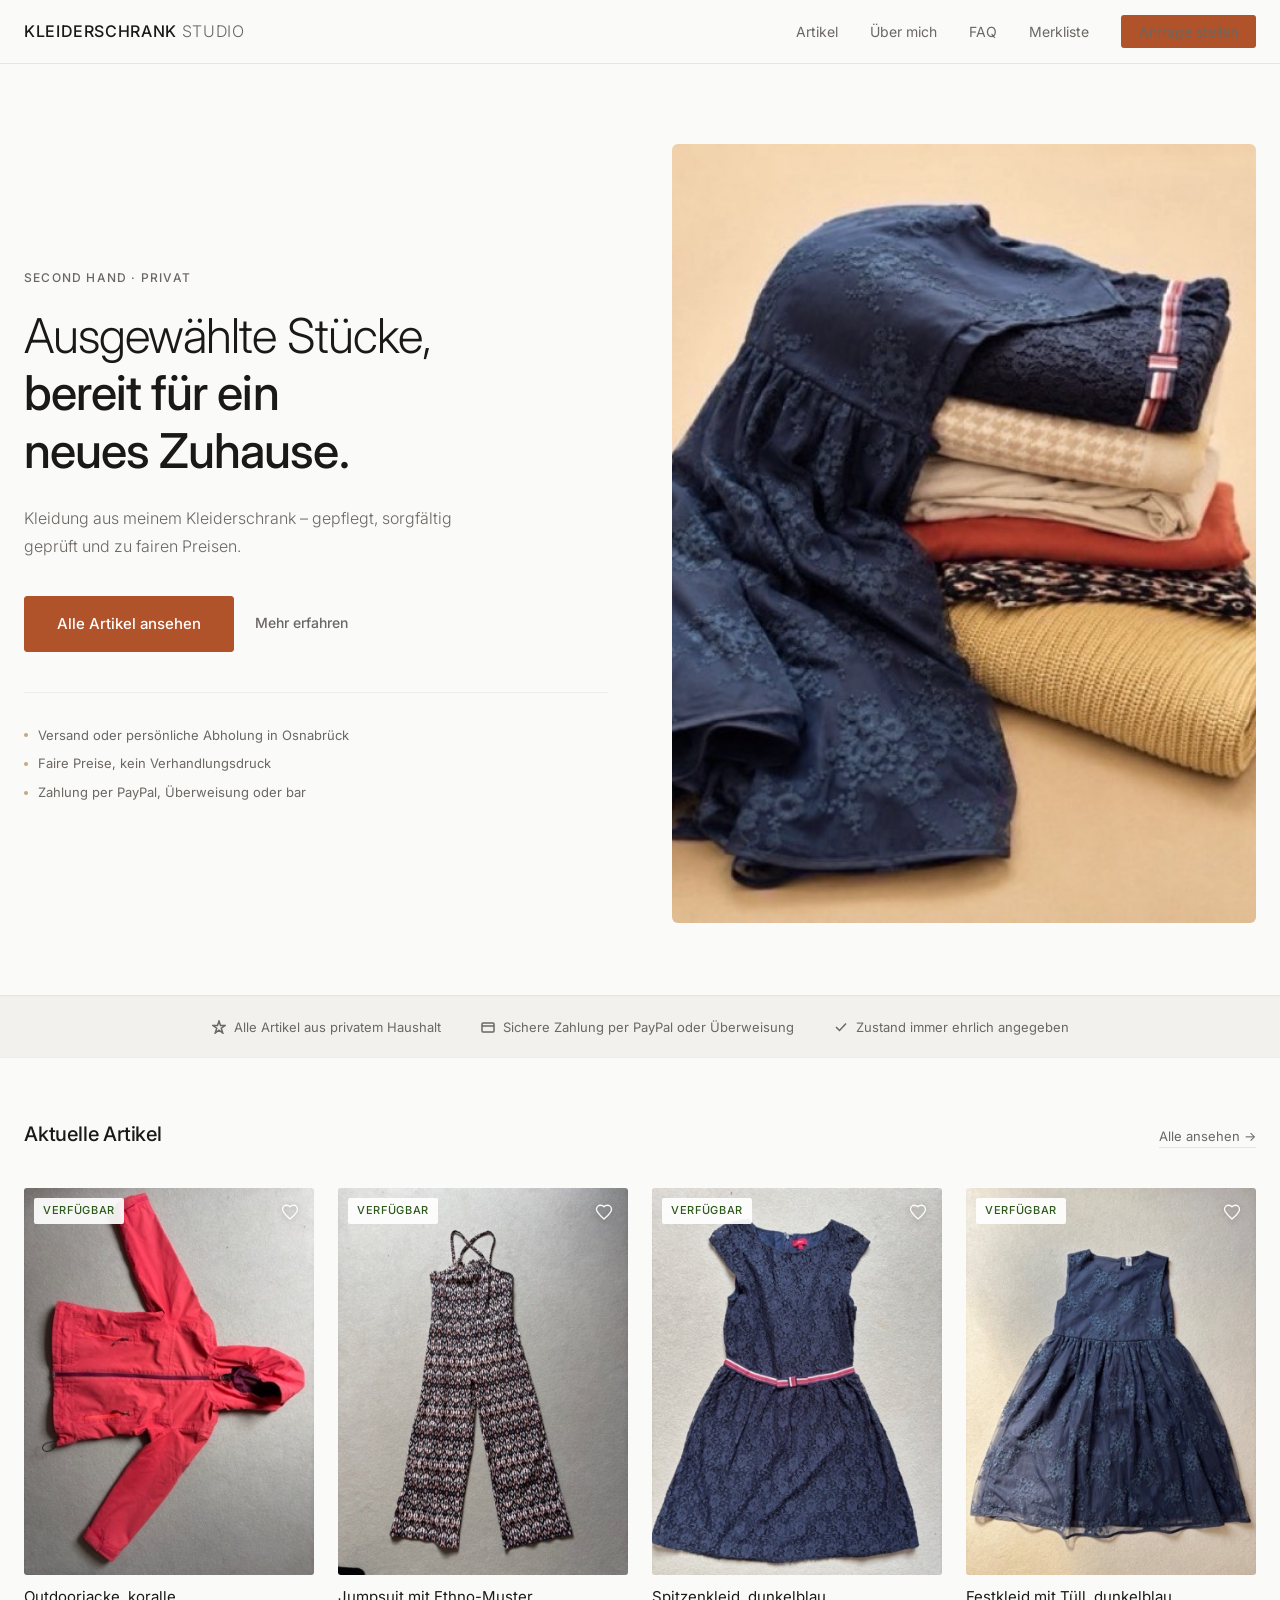
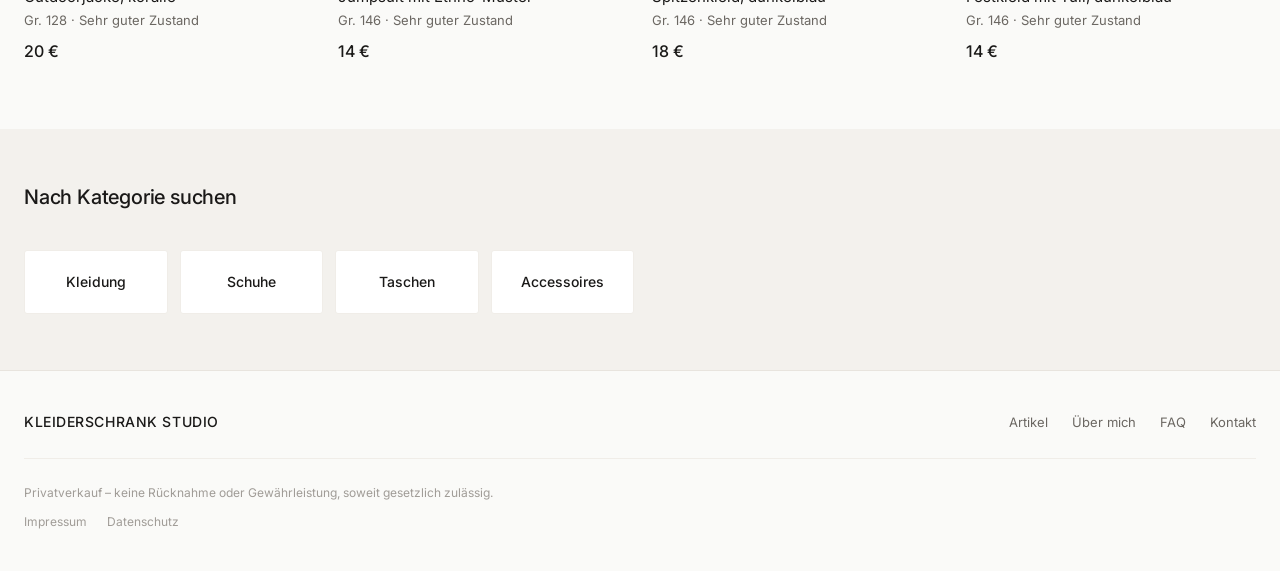
==== index.html @ 2dc00ffc "Initial commit: Second-Hand-Shop Webprojekt Co-Authored-By: Claude Sonnet 4.6 <noreply@anthropic.com" ====
<!DOCTYPE html>
<html lang="de">
<head>
  <meta charset="UTF-8">
  <meta name="viewport" content="width=device-width, initial-scale=1.0">
  <meta name="description" content="Ausgewählte Second-Hand-Kleidung, Schuhe und Accessoires – gepflegt, ehrlich beschrieben und zu fairen Preisen.">
  <title>Kleiderschrank – Second Hand</title>
  <link rel="preconnect" href="https://fonts.googleapis.com">
  <link rel="preconnect" href="https://fonts.gstatic.com" crossorigin>
  <link href="https://fonts.googleapis.com/css2?family=Inter:wght@300;400;500;600&display=swap" rel="stylesheet">
  <link rel="stylesheet" href="css/style.css?v=2">
</head>
<body>

  <!-- Navigation -->
  <nav class="nav" role="navigation" aria-label="Hauptnavigation">
    <div class="container nav-inner">
      <a href="index.html" class="nav-logo">Kleiderschrank<span>&nbsp;Studio</span></a>
      <ul class="nav-links" role="list">
        <li><a href="catalog.html">Artikel</a></li>
        <li><a href="about.html">Über mich</a></li>
        <li><a href="faq.html">FAQ</a></li>
        <li><a href="merkliste.html" class="nav-merkliste">Merkliste<span class="merkliste-badge" style="display:none"></span></a></li>

        <li><a href="contact.html" class="nav-cta">Anfrage stellen</a></li>
      </ul>
      <button class="nav-mobile-toggle" aria-label="Menü öffnen" aria-expanded="false">
        <span></span><span></span><span></span>
      </button>
    </div>
  </nav>

  <!-- Mobile Nav Menu -->
  <div class="nav-mobile-menu" role="dialog" aria-label="Mobilmenü">
    <a href="catalog.html">Artikel</a>
    <a href="about.html">Über mich</a>
    <a href="faq.html">FAQ</a>
    <a href="merkliste.html">Merkliste</a>

    <a href="contact.html">Anfrage stellen</a>
  </div>

  <main>
    <!-- Hero -->
    <section class="hero">
      <div class="container hero-inner">
        <div class="hero-text">
          <span class="hero-eyebrow">Second Hand · Privat</span>
          <h1 class="hero-title">
            Ausgewählte Stücke,<br>
            <em>bereit für ein<br>neues Zuhause.</em>
          </h1>
          <p class="hero-description">
            Kleidung aus meinem Kleiderschrank –
            gepflegt, sorgfältig geprüft und zu fairen Preisen.
          </p>
          <div class="hero-actions">
            <a href="catalog.html" class="btn btn-primary btn-lg">Alle Artikel ansehen</a>
            <a href="about.html" class="btn btn-ghost">Mehr erfahren</a>
          </div>
          <div class="hero-trust">
            <div class="trust-item">
              <span class="trust-dot"></span>
              Versand oder persönliche Abholung in Osnabrück
            </div>
            <div class="trust-item">
              <span class="trust-dot"></span>
              Faire Preise, kein Verhandlungsdruck
            </div>
            <div class="trust-item">
              <span class="trust-dot"></span>
              Zahlung per PayPal, Überweisung oder bar
            </div>
          </div>
        </div>
        <div class="hero-image" aria-hidden="true">
          <img
            src="images/hero.jpg"
            alt="Ausgewählte Kleidungsstücke – blaues Kleid und gefalteter Stapel"
            class="hero-photo"
          >
        </div>
      </div>
    </section>

    <!-- Trust Strip -->
    <div class="intro-strip">
      <div class="container">
        <div class="intro-strip-inner">
          <div class="intro-item">
            <svg width="14" height="14" viewBox="0 0 14 14" fill="none" stroke="currentColor" stroke-width="1.5" aria-hidden="true"><path d="M7 1l1.5 4.5H13l-3.75 2.75 1.5 4.75L7 10.25 3.25 13l1.5-4.75L1 5.5h4.5L7 1z"/></svg>
            Alle Artikel aus privatem Haushalt
          </div>
          <div class="intro-item">
            <svg width="14" height="14" viewBox="0 0 14 14" fill="none" stroke="currentColor" stroke-width="1.5" aria-hidden="true"><rect x="1" y="3" width="12" height="9" rx="1"/><path d="M1 6h12"/></svg>
            Sichere Zahlung per PayPal oder Überweisung
          </div>
          <div class="intro-item">
            <svg width="14" height="14" viewBox="0 0 14 14" fill="none" stroke="currentColor" stroke-width="1.5" aria-hidden="true"><path d="M2 7l3.5 3.5 6.5-7"/></svg>
            Zustand immer ehrlich angegeben
          </div>
        </div>
      </div>
    </div>

    <!-- Featured Items -->
    <section class="section">
      <div class="container">
        <div class="section-header">
          <h2 class="section-title">Aktuelle Artikel</h2>
          <a href="catalog.html" class="section-link">Alle ansehen →</a>
        </div>
        <div class="product-grid product-grid-4" id="featured-grid">
          <!-- Rendered by JS -->
        </div>
      </div>
    </section>

    <!-- Categories -->
    <section class="section" style="background:var(--color-bg-secondary);padding:56px 0;">
      <div class="container">
        <div class="section-header">
          <h2 class="section-title">Nach Kategorie suchen</h2>
        </div>
        <div style="display:grid;grid-template-columns:repeat(auto-fill,minmax(140px,1fr));gap:12px;">
          <a href="catalog.html?kategorie=Kleidung" class="category-tile" style="display:flex;align-items:center;justify-content:center;padding:20px 16px;background:var(--color-bg-card);border:1px solid var(--color-border-light);border-radius:var(--radius-sm);text-align:center;text-decoration:none;transition:border-color 150ms ease;cursor:pointer;" onmouseover="this.style.borderColor='var(--color-text-muted)'" onmouseout="this.style.borderColor='var(--color-border-light)'">
            <span style="font-size:0.875rem;font-weight:500;color:var(--color-text)">Kleidung</span>
          </a>
          <a href="catalog.html?kategorie=Schuhe" class="category-tile" style="display:flex;align-items:center;justify-content:center;padding:20px 16px;background:var(--color-bg-card);border:1px solid var(--color-border-light);border-radius:var(--radius-sm);text-align:center;text-decoration:none;transition:border-color 150ms ease;" onmouseover="this.style.borderColor='var(--color-text-muted)'" onmouseout="this.style.borderColor='var(--color-border-light)'">
            <span style="font-size:0.875rem;font-weight:500;color:var(--color-text)">Schuhe</span>
          </a>
          <a href="catalog.html?kategorie=Taschen" class="category-tile" style="display:flex;align-items:center;justify-content:center;padding:20px 16px;background:var(--color-bg-card);border:1px solid var(--color-border-light);border-radius:var(--radius-sm);text-align:center;text-decoration:none;transition:border-color 150ms ease;" onmouseover="this.style.borderColor='var(--color-text-muted)'" onmouseout="this.style.borderColor='var(--color-border-light)'">
            <span style="font-size:0.875rem;font-weight:500;color:var(--color-text)">Taschen</span>
          </a>
          <a href="catalog.html?kategorie=Accessoires" class="category-tile" style="display:flex;align-items:center;justify-content:center;padding:20px 16px;background:var(--color-bg-card);border:1px solid var(--color-border-light);border-radius:var(--radius-sm);text-align:center;text-decoration:none;transition:border-color 150ms ease;" onmouseover="this.style.borderColor='var(--color-text-muted)'" onmouseout="this.style.borderColor='var(--color-border-light)'">
            <span style="font-size:0.875rem;font-weight:500;color:var(--color-text)">Accessoires</span>
          </a>
        </div>
      </div>
    </section>
  </main>

  <!-- Footer -->
  <footer class="footer">
    <div class="container">
      <div class="footer-inner">
        <span class="footer-brand">Kleiderschrank Studio</span>
        <nav class="footer-links" aria-label="Footernavigation">
          <a href="catalog.html">Artikel</a>
          <a href="about.html">Über mich</a>
          <a href="faq.html">FAQ</a>
          <a href="contact.html">Kontakt</a>
        </nav>
      </div>
      <p class="footer-note">
        Privatverkauf – keine Rücknahme oder Gewährleistung, soweit gesetzlich zulässig.
      </p>
      <p class="footer-legal">
        <a href="impressum.html">Impressum</a>
        <a href="datenschutz.html">Datenschutz</a>
      </p>
    </div>
  </footer>

  <script src="js/products.js"></script>
  <script src="js/app.js"></script>
  <script>
    // Render featured items (first 4 available)
    document.addEventListener('DOMContentLoaded', () => {
      const grid = document.getElementById('featured-grid');
      if (!grid || typeof products === 'undefined') return;
      const featured = products
        .filter(p => p.verfügbarkeit !== 'verkauft')
        .slice(0, 4);
      grid.innerHTML = featured.map(p => renderCard(p)).join('');

      // Handle category links from homepage
      document.querySelectorAll('[href^="catalog.html?kategorie="]').forEach(link => {
        link.addEventListener('click', e => {
          // Let the URL carry the filter param, catalog.html reads it on load
        });
      });
    });
  </script>
</body>
</html>
---- css/style.css ----
/* ============================================================
   SECOND HAND SHOP — Stylesheet
   Design: editorial, minimalistisch, boutique
   ============================================================ */

/* --- Google Fonts Import --- */
@import url('https://fonts.googleapis.com/css2?family=Inter:wght@300;400;500;600&display=swap');

/* --- CSS Custom Properties --- */
:root {
  --font-stack: 'Inter', 'Aptos', 'Calibri', system-ui, -apple-system,
    BlinkMacSystemFont, 'Segoe UI', sans-serif;

  --color-bg:           #FAFAF8;
  --color-bg-secondary: #F3F1ED;
  --color-bg-card:      #FFFFFF;
  --color-border:       #E8E4DE;
  --color-border-light: #F0EDE8;

  --color-text:         #1A1918;
  --color-text-muted:   #6B6762;
  --color-text-light:   #A09C97;

  --color-accent:       #C4A882;
  --color-accent-light: #EDE4D8;
  --color-accent-dark:  #9C8465;

  --color-cta:          #B0522A;
  --color-cta-hover:    #9A4420;

  --color-available:    #2D5A1B;
  --color-reserved:     #7A5C14;
  --color-sold:         #9C9894;

  --radius-sm:  3px;
  --radius-md:  6px;
  --radius-lg:  10px;

  --shadow-sm:  0 1px 3px rgba(0,0,0,0.06);
  --shadow-md:  0 2px 8px rgba(0,0,0,0.08);

  --nav-height: 64px;
  --sidebar-width: 240px;
  --container-max: 1320px;

  --transition: 150ms ease;
}

/* --- Reset & Base --- */
*, *::before, *::after { box-sizing: border-box; margin: 0; padding: 0; }

html {
  font-size: 16px;
  -webkit-text-size-adjust: 100%;
  scroll-behavior: smooth;
}

body {
  font-family: var(--font-stack);
  background-color: var(--color-bg);
  color: var(--color-text);
  line-height: 1.6;
  -webkit-font-smoothing: antialiased;
  -moz-osx-font-smoothing: grayscale;
}

img { display: block; max-width: 100%; height: auto; }
a { color: inherit; text-decoration: none; }
button { font-family: inherit; cursor: pointer; border: none; background: none; }
input, select, textarea { font-family: inherit; }
ul, ol { list-style: none; }

/* --- Typography Scale --- */
h1, h2, h3, h4, h5 {
  font-weight: 500;
  line-height: 1.25;
  letter-spacing: -0.01em;
}

.text-xs   { font-size: 0.75rem; }
.text-sm   { font-size: 0.8125rem; }
.text-base { font-size: 1rem; }
.text-lg   { font-size: 1.125rem; }
.text-xl   { font-size: 1.25rem; }
.text-2xl  { font-size: 1.5rem; }
.text-3xl  { font-size: 2rem; }
.text-4xl  { font-size: 2.75rem; }

.font-light   { font-weight: 300; }
.font-regular { font-weight: 400; }
.font-medium  { font-weight: 500; }
.font-semibold{ font-weight: 600; }

.text-muted { color: var(--color-text-muted); }
.text-light { color: var(--color-text-light); }

/* --- Layout --- */
.container {
  max-width: var(--container-max);
  margin: 0 auto;
  padding: 0 24px;
}

@media (max-width: 640px) {
  .container { padding: 0 16px; }
}

.sr-only {
  position: absolute; width: 1px; height: 1px;
  padding: 0; margin: -1px; overflow: hidden;
  clip: rect(0,0,0,0); white-space: nowrap; border: 0;
}

/* ============================================================
   NAVIGATION
   ============================================================ */
.nav {
  position: sticky;
  top: 0;
  z-index: 100;
  height: var(--nav-height);
  background: var(--color-bg);
  border-bottom: 1px solid var(--color-border);
}

.nav-inner {
  display: flex;
  align-items: center;
  justify-content: space-between;
  height: 100%;
}

.nav-logo {
  font-size: 1rem;
  font-weight: 500;
  letter-spacing: 0.04em;
  text-transform: uppercase;
  color: var(--color-text);
}

.nav-logo span {
  font-weight: 300;
  color: var(--color-text-muted);
}

.nav-links {
  display: flex;
  align-items: center;
  gap: 32px;
}

.nav-links a {
  font-size: 0.875rem;
  font-weight: 400;
  color: var(--color-text-muted);
  transition: color var(--transition);
  white-space: nowrap;
}

.nav-links a:hover { color: var(--color-text); }
.nav-links a.active { color: var(--color-text); font-weight: 500; }

.nav-cta {
  font-size: 0.8125rem;
  font-weight: 500;
  padding: 8px 18px;
  background: var(--color-cta);
  color: #fff;
  border-radius: var(--radius-sm);
  transition: background var(--transition);
  white-space: nowrap;
}

.nav-cta:hover { background: var(--color-cta-hover); color: #fff; }

/* Mobile Nav */
.nav-mobile-toggle {
  display: none;
  flex-direction: column;
  gap: 5px;
  padding: 8px;
  cursor: pointer;
}

.nav-mobile-toggle span {
  display: block;
  width: 22px;
  height: 1.5px;
  background: var(--color-text);
  transition: var(--transition);
}

.nav-mobile-menu {
  display: none;
  position: fixed;
  inset: var(--nav-height) 0 0 0;
  background: var(--color-bg);
  z-index: 99;
  padding: 32px 24px;
  border-top: 1px solid var(--color-border);
}

.nav-mobile-menu.open { display: block; }

.nav-mobile-menu a {
  display: block;
  padding: 14px 0;
  font-size: 1.1rem;
  font-weight: 400;
  color: var(--color-text);
  border-bottom: 1px solid var(--color-border-light);
}

@media (max-width: 768px) {
  .nav-links { display: none; }
  .nav-mobile-toggle { display: flex; }
}

/* ============================================================
   HERO / STARTSEITE
   ============================================================ */
.hero {
  padding: 80px 0 72px;
  border-bottom: 1px solid var(--color-border);
}

.hero-inner {
  display: grid;
  grid-template-columns: 1fr 1fr;
  gap: 64px;
  align-items: center;
}

.hero-text {}

.hero-eyebrow {
  display: inline-block;
  font-size: 0.75rem;
  font-weight: 500;
  letter-spacing: 0.1em;
  text-transform: uppercase;
  color: var(--color-text-muted);
  margin-bottom: 20px;
}

.hero-title {
  font-size: clamp(2rem, 4vw, 3rem);
  font-weight: 300;
  line-height: 1.2;
  letter-spacing: -0.02em;
  margin-bottom: 24px;
  color: var(--color-text);
}

.hero-title em {
  font-style: normal;
  font-weight: 500;
}

.hero-description {
  font-size: 1rem;
  font-weight: 300;
  color: var(--color-text-muted);
  line-height: 1.75;
  max-width: 440px;
  margin-bottom: 36px;
}

.hero-actions {
  display: flex;
  align-items: center;
  gap: 20px;
  flex-wrap: wrap;
}

.hero-trust {
  display: flex;
  flex-direction: column;
  gap: 8px;
  margin-top: 40px;
  padding-top: 32px;
  border-top: 1px solid var(--color-border-light);
}

.trust-item {
  display: flex;
  align-items: center;
  gap: 10px;
  font-size: 0.8125rem;
  color: var(--color-text-muted);
}

.trust-dot {
  width: 4px;
  height: 4px;
  border-radius: 50%;
  background: var(--color-accent);
  flex-shrink: 0;
}

.hero-image {
  position: relative;
  aspect-ratio: 3/4;
  background: var(--color-bg-secondary);
  border-radius: var(--radius-md);
  overflow: hidden;
}

.hero-image img {
  width: 100%;
  height: 100%;
  object-fit: cover;
}

/* Dezenter Filter: leicht entsättigt, minimalste Wärme — Hintergrundton passt bereits zur Palette */
.hero-photo {
  filter: saturate(0.88) sepia(0.06) brightness(1.02);
  transition: filter 400ms ease;
}

.hero-photo:hover {
  filter: saturate(0.95) sepia(0.03) brightness(1.03);
}

.hero-image-placeholder {
  width: 100%;
  height: 100%;
  min-height: 200px;
  display: flex;
  align-items: center;
  justify-content: center;
  background: linear-gradient(145deg, #f0ece6 0%, #e8e2d8 100%);
  color: var(--color-text-light);
  font-size: 0.8125rem;
  letter-spacing: 0.05em;
  text-transform: uppercase;
}

@media (max-width: 900px) {
  .hero-inner {
    grid-template-columns: 1fr;
    gap: 40px;
  }
  .hero-image {
    aspect-ratio: 16/9;
    max-height: 320px;
  }
  .hero { padding: 48px 0 56px; }
}

/* ============================================================
   BUTTONS
   ============================================================ */
.btn {
  display: inline-flex;
  align-items: center;
  gap: 8px;
  padding: 12px 24px;
  font-size: 0.875rem;
  font-weight: 500;
  border-radius: var(--radius-sm);
  transition: all var(--transition);
  cursor: pointer;
  white-space: nowrap;
  border: 1px solid transparent;
}

.btn-primary {
  background: var(--color-cta);
  color: #fff;
  border-color: var(--color-cta);
}
.btn-primary:hover { background: var(--color-cta-hover); border-color: var(--color-cta-hover); }

.btn-secondary {
  background: transparent;
  color: var(--color-text);
  border-color: var(--color-border);
}
.btn-secondary:hover {
  background: var(--color-bg-secondary);
  border-color: var(--color-text-muted);
}

.btn-ghost {
  background: transparent;
  color: var(--color-text-muted);
  border-color: transparent;
  padding: 12px 0;
}
.btn-ghost:hover { color: var(--color-text); }

.btn-sm { padding: 8px 16px; font-size: 0.8125rem; }
.btn-lg { padding: 15px 32px; font-size: 0.9375rem; }

.btn-full { width: 100%; justify-content: center; }

/* ============================================================
   FEATURED / HOMEPAGE GRID
   ============================================================ */
.section {
  padding: 64px 0;
}

.section-header {
  display: flex;
  align-items: baseline;
  justify-content: space-between;
  margin-bottom: 40px;
  gap: 16px;
}

.section-title {
  font-size: 1.25rem;
  font-weight: 500;
}

.section-link {
  font-size: 0.8125rem;
  color: var(--color-text-muted);
  border-bottom: 1px solid var(--color-border);
  transition: color var(--transition);
}
.section-link:hover { color: var(--color-text); }

/* ============================================================
   PRODUCT GRID
   ============================================================ */
.product-grid {
  display: grid;
  grid-template-columns: repeat(auto-fill, minmax(240px, 1fr));
  gap: 32px 24px;
}

.product-grid-4 {
  grid-template-columns: repeat(4, 1fr);
}

@media (max-width: 1200px) {
  .product-grid-4 { grid-template-columns: repeat(3, 1fr); }
}
@media (max-width: 900px) {
  .product-grid-4 { grid-template-columns: repeat(2, 1fr); }
}
@media (max-width: 480px) {
  .product-grid,
  .product-grid-4 { grid-template-columns: repeat(2, 1fr); gap: 20px 12px; }
}

/* ============================================================
   PRODUCT CARD
   ============================================================ */
.product-card {
  position: relative;
  cursor: pointer;
}

.product-card:focus-within .product-card-image img {
  transform: scale(1.02);
}

.product-card-image {
  position: relative;
  aspect-ratio: 3/4;
  background: var(--color-bg-secondary);
  border-radius: var(--radius-sm);
  overflow: hidden;
  margin-bottom: 12px;
}

.product-card-image img {
  width: 100%;
  height: 100%;
  object-fit: cover;
  transition: transform 400ms ease;
}

.product-card:hover .product-card-image img {
  transform: scale(1.02);
}

.product-card-image-placeholder {
  width: 100%;
  height: 100%;
  display: flex;
  align-items: center;
  justify-content: center;
  background: var(--color-bg-secondary);
  color: var(--color-text-light);
  font-size: 0.75rem;
  letter-spacing: 0.08em;
  text-transform: uppercase;
}

.product-card-status {
  position: absolute;
  top: 10px;
  left: 10px;
  font-size: 0.6875rem;
  font-weight: 500;
  letter-spacing: 0.06em;
  text-transform: uppercase;
  padding: 4px 9px;
  border-radius: 2px;
}

.status-verfügbar {
  background: rgba(255,255,255,0.92);
  color: var(--color-available);
}

.status-reserviert {
  background: rgba(255,255,255,0.92);
  color: var(--color-reserved);
}

.status-verkauft {
  background: rgba(255,255,255,0.88);
  color: var(--color-sold);
}

/* ---- Wishlist / Merkliste Button (auf Produktkarten) ---- */
.wishlist-btn {
  position: absolute;
  top: 10px;
  right: 10px;
  width: 28px;
  height: 28px;
  background: transparent;
  border: none;
  cursor: pointer;
  display: flex;
  align-items: center;
  justify-content: center;
  z-index: 3;
  padding: 0;
  filter: drop-shadow(0 1px 3px rgba(0,0,0,0.35));
  transition: transform var(--transition), filter var(--transition);
}

.wishlist-btn svg {
  width: 18px;
  height: 18px;
  stroke: rgba(255,255,255,0.95);
  fill: none;
  transition: stroke var(--transition), fill var(--transition);
  display: block;
}

.wishlist-btn:hover {
  transform: scale(1.18);
}

.wishlist-btn:hover svg {
  stroke: var(--color-cta);
  fill: rgba(176,82,42,0.15);
}

.wishlist-btn.active svg {
  stroke: var(--color-cta);
  fill: var(--color-cta);
  filter: drop-shadow(0 0 2px rgba(176,82,42,0.4));
}

/* ---- Mängel-Badge auf Produktkarten ---- */
.product-card-maengel {
  position: absolute;
  bottom: 10px;
  left: 10px;
  background: rgba(26,25,24,0.72);
  color: rgba(255,255,255,0.9);
  font-size: 0.625rem;
  font-weight: 500;
  letter-spacing: 0.06em;
  padding: 3px 7px;
  border-radius: 2px;
  z-index: 2;
  backdrop-filter: blur(4px);
  pointer-events: none;
}

/* ---- Mängel-Thumbnail-Badge ---- */
.gallery-thumb-maengel {
  position: absolute;
  bottom: 0;
  left: 0;
  right: 0;
  background: rgba(176,82,42,0.82);
  color: #fff;
  font-size: 0.5625rem;
  font-weight: 500;
  letter-spacing: 0.06em;
  text-align: center;
  padding: 2px 0;
  pointer-events: none;
}

/* ---- Galerie Zoom-Hinweis ---- */
.gallery-main {
  cursor: zoom-in;
  position: relative;
}

.gallery-zoom-hint {
  position: absolute;
  bottom: 10px;
  right: 10px;
  background: rgba(255,255,255,0.82);
  color: var(--color-text-muted);
  font-size: 0.625rem;
  letter-spacing: 0.05em;
  padding: 3px 8px;
  border-radius: 2px;
  pointer-events: none;
  opacity: 0;
  transition: opacity 200ms ease;
  backdrop-filter: blur(4px);
}

.gallery-main:hover .gallery-zoom-hint {
  opacity: 1;
}

/* ---- Lightbox ---- */
.lightbox {
  position: fixed;
  inset: 0;
  background: rgba(15,14,14,0.94);
  z-index: 9000;
  display: flex;
  align-items: center;
  justify-content: center;
  opacity: 0;
  pointer-events: none;
  transition: opacity 220ms ease;
}

.lightbox.open {
  opacity: 1;
  pointer-events: auto;
}

.lightbox-img {
  max-width: min(90vw, 900px);
  max-height: 88vh;
  object-fit: contain;
  border-radius: 2px;
  user-select: none;
  display: block;
}

.lightbox-close {
  position: absolute;
  top: 16px;
  right: 20px;
  width: 44px;
  height: 44px;
  background: transparent;
  border: none;
  cursor: pointer;
  color: rgba(255,255,255,0.6);
  font-size: 1.375rem;
  display: flex;
  align-items: center;
  justify-content: center;
  transition: color 150ms;
  line-height: 1;
}

.lightbox-close:hover { color: #fff; }

.lightbox-nav {
  position: absolute;
  top: 50%;
  transform: translateY(-50%);
  width: 48px;
  height: 64px;
  background: rgba(255,255,255,0.08);
  border: none;
  cursor: pointer;
  color: rgba(255,255,255,0.8);
  font-size: 1.5rem;
  display: flex;
  align-items: center;
  justify-content: center;
  border-radius: 3px;
  transition: background 150ms, color 150ms;
}

.lightbox-nav:hover { background: rgba(255,255,255,0.15); color: #fff; }
.lightbox-nav:disabled { opacity: 0.15; cursor: default; pointer-events: none; }
.lightbox-prev { left: 12px; }
.lightbox-next { right: 12px; }

.lightbox-counter {
  position: absolute;
  bottom: 16px;
  left: 50%;
  transform: translateX(-50%);
  color: rgba(255,255,255,0.45);
  font-size: 0.8125rem;
  letter-spacing: 0.1em;
}

.lightbox-maengel-label {
  position: absolute;
  bottom: 46px;
  left: 50%;
  transform: translateX(-50%);
  background: rgba(176,82,42,0.88);
  color: #fff;
  font-size: 0.75rem;
  font-weight: 500;
  padding: 4px 12px;
  border-radius: 2px;
  letter-spacing: 0.04em;
  white-space: nowrap;
}

/* ---- Merkliste Badge in der Navigation ---- */
.merkliste-badge {
  display: inline-flex;
  align-items: center;
  justify-content: center;
  min-width: 17px;
  height: 17px;
  padding: 0 4px;
  background: var(--color-cta);
  color: #fff;
  font-size: 0.625rem;
  font-weight: 600;
  border-radius: 9px;
  margin-left: 3px;
  vertical-align: middle;
  line-height: 1;
}

.nav-merkliste {
  display: inline-flex;
  align-items: center;
}

/* ---- Merkliste Seite ---- */
.merkliste-page {
  padding: 64px 0 80px;
}

.merkliste-page-header {
  margin-bottom: 40px;
}

.merkliste-page-header h1 {
  font-size: clamp(1.75rem, 4vw, 2.25rem);
  font-weight: 300;
  letter-spacing: -0.02em;
  margin-bottom: 8px;
}

.merkliste-empty {
  padding: 64px 0;
  text-align: center;
  color: var(--color-text-muted);
}

.merkliste-empty p {
  font-size: 0.9375rem;
  margin-bottom: 24px;
}

/* ---- Wishlist Button auf der Produktdetailseite ---- */
.wishlist-btn-full {
  display: inline-flex;
  align-items: center;
  gap: 8px;
}

.wishlist-btn-full svg {
  width: 16px;
  height: 16px;
  flex-shrink: 0;
  transition: fill var(--transition), color var(--transition);
}

.wishlist-btn-full.active svg {
  fill: var(--color-cta);
  color: var(--color-cta);
}

/* Sold overlay */
.product-card.is-sold .product-card-image::after {
  content: '';
  position: absolute;
  inset: 0;
  background: rgba(250,250,248,0.4);
}

.product-card-body {
  padding: 0;
}

.product-card-title {
  font-size: 0.9375rem;
  font-weight: 400;
  color: var(--color-text);
  margin-bottom: 4px;
  line-height: 1.3;
}

.product-card-meta {
  font-size: 0.8125rem;
  color: var(--color-text-muted);
  margin-bottom: 8px;
}

.product-card-meta span::after {
  content: ' · ';
}
.product-card-meta span:last-child::after {
  content: '';
}

.product-card-price {
  font-size: 1rem;
  font-weight: 500;
  color: var(--color-text);
}

.product-card-price .original-price {
  font-size: 0.8125rem;
  font-weight: 400;
  color: var(--color-text-light);
  text-decoration: line-through;
  margin-left: 6px;
}

/* ============================================================
   CATALOG PAGE LAYOUT
   ============================================================ */
.catalog-layout {
  display: grid;
  grid-template-columns: var(--sidebar-width) 1fr;
  gap: 40px;
  align-items: start;
  padding: 40px 0 80px;
}

@media (max-width: 1024px) {
  .catalog-layout {
    grid-template-columns: 1fr;
    padding: 24px 0 64px;
  }
}

/* ============================================================
   FILTER SIDEBAR
   ============================================================ */
.filter-sidebar {
  position: sticky;
  top: calc(var(--nav-height) + 20px);
}

.filter-header {
  display: flex;
  align-items: center;
  justify-content: space-between;
  margin-bottom: 24px;
}

.filter-header h2 {
  font-size: 0.8125rem;
  font-weight: 600;
  letter-spacing: 0.08em;
  text-transform: uppercase;
  color: var(--color-text-muted);
}

.filter-reset {
  font-size: 0.75rem;
  color: var(--color-text-light);
  cursor: pointer;
  text-decoration: underline;
  text-underline-offset: 2px;
}
.filter-reset:hover { color: var(--color-text-muted); }

.filter-group {
  border-top: 1px solid var(--color-border-light);
  padding: 16px 0;
}

.filter-group-header {
  display: flex;
  align-items: center;
  justify-content: space-between;
  cursor: pointer;
  user-select: none;
  padding-bottom: 12px;
}

.filter-group-header h3 {
  font-size: 0.875rem;
  font-weight: 500;
  color: var(--color-text);
}

.filter-toggle-icon {
  width: 16px;
  height: 16px;
  position: relative;
  flex-shrink: 0;
}

.filter-toggle-icon::before,
.filter-toggle-icon::after {
  content: '';
  position: absolute;
  background: var(--color-text-muted);
  transition: var(--transition);
}

.filter-toggle-icon::before {
  width: 10px; height: 1.5px;
  top: 50%; left: 50%;
  transform: translate(-50%, -50%);
}

.filter-toggle-icon::after {
  width: 1.5px; height: 10px;
  top: 50%; left: 50%;
  transform: translate(-50%, -50%);
}

.filter-group.collapsed .filter-toggle-icon::after {
  opacity: 0;
}

.filter-group-content {
  display: flex;
  flex-direction: column;
  gap: 8px;
}

.filter-group.collapsed .filter-group-content {
  display: none;
}

.filter-option {
  display: flex;
  align-items: center;
  gap: 10px;
  cursor: pointer;
  font-size: 0.8125rem;
  color: var(--color-text-muted);
  padding: 2px 0;
  transition: color var(--transition);
}

.filter-option:hover { color: var(--color-text); }

.filter-option input[type="checkbox"] {
  width: 14px;
  height: 14px;
  border: 1.5px solid var(--color-border);
  border-radius: 2px;
  appearance: none;
  cursor: pointer;
  position: relative;
  flex-shrink: 0;
  transition: var(--transition);
}

.filter-option input[type="checkbox"]:checked {
  background: var(--color-text);
  border-color: var(--color-text);
}

.filter-option input[type="checkbox"]:checked::after {
  content: '';
  position: absolute;
  left: 3px; top: 1px;
  width: 5px; height: 8px;
  border: 1.5px solid #fff;
  border-top: none; border-left: none;
  transform: rotate(45deg);
}

.filter-option.active { color: var(--color-text); }

.filter-count {
  margin-left: auto;
  font-size: 0.75rem;
  color: var(--color-text-light);
}

/* Price Range */
.price-range-inputs {
  display: grid;
  grid-template-columns: 1fr 1fr;
  gap: 8px;
  margin-top: 4px;
}

.price-input-wrap {
  position: relative;
}

.price-input-wrap span {
  position: absolute;
  left: 10px;
  top: 50%;
  transform: translateY(-50%);
  font-size: 0.8125rem;
  color: var(--color-text-muted);
}

.price-input-wrap input {
  width: 100%;
  padding: 8px 8px 8px 22px;
  font-size: 0.8125rem;
  border: 1px solid var(--color-border);
  border-radius: var(--radius-sm);
  background: var(--color-bg);
  color: var(--color-text);
  transition: border-color var(--transition);
}

.price-input-wrap input:focus {
  outline: none;
  border-color: var(--color-text-muted);
}

/* Mobile Filter */
.filter-mobile-bar {
  display: none;
  position: sticky;
  top: var(--nav-height);
  z-index: 50;
  background: var(--color-bg);
  border-bottom: 1px solid var(--color-border);
  padding: 12px 0;
}

.filter-mobile-inner {
  display: flex;
  align-items: center;
  gap: 12px;
  overflow-x: auto;
  scrollbar-width: none;
}

.filter-mobile-inner::-webkit-scrollbar { display: none; }

.filter-mobile-btn {
  display: flex;
  align-items: center;
  gap: 6px;
  padding: 7px 14px;
  font-size: 0.8125rem;
  font-weight: 500;
  border: 1px solid var(--color-border);
  border-radius: 20px;
  white-space: nowrap;
  background: var(--color-bg);
  color: var(--color-text);
  transition: all var(--transition);
  flex-shrink: 0;
}

.filter-mobile-btn.active {
  background: var(--color-text);
  color: #fff;
  border-color: var(--color-text);
}

.filter-mobile-btn svg {
  width: 14px; height: 14px;
}

.filter-drawer {
  display: none;
  position: fixed;
  inset: 0;
  z-index: 200;
}

.filter-drawer.open { display: block; }

.filter-drawer-overlay {
  position: absolute;
  inset: 0;
  background: rgba(0,0,0,0.3);
}

.filter-drawer-panel {
  position: absolute;
  bottom: 0;
  left: 0;
  right: 0;
  background: var(--color-bg);
  border-radius: 16px 16px 0 0;
  max-height: 85vh;
  overflow-y: auto;
  padding: 24px 20px 40px;
}

.filter-drawer-handle {
  width: 36px; height: 4px;
  background: var(--color-border);
  border-radius: 2px;
  margin: 0 auto 24px;
}

.filter-drawer-header {
  display: flex;
  align-items: center;
  justify-content: space-between;
  margin-bottom: 24px;
}

.filter-drawer-title {
  font-size: 1rem;
  font-weight: 500;
}

.filter-drawer-close {
  width: 32px; height: 32px;
  display: flex;
  align-items: center;
  justify-content: center;
  font-size: 1.25rem;
  color: var(--color-text-muted);
  cursor: pointer;
}

@media (max-width: 1024px) {
  .filter-sidebar { display: none; }
  .filter-mobile-bar { display: block; }
}

/* ============================================================
   CATALOG MAIN
   ============================================================ */
.catalog-main {}

.catalog-toolbar {
  display: flex;
  align-items: center;
  justify-content: space-between;
  gap: 16px;
  margin-bottom: 28px;
  flex-wrap: wrap;
}

.catalog-results {
  font-size: 0.875rem;
  color: var(--color-text-muted);
}

.catalog-toolbar-right {
  display: flex;
  align-items: center;
  gap: 16px;
}

.search-wrap {
  position: relative;
}

.search-wrap svg {
  position: absolute;
  left: 12px;
  top: 50%;
  transform: translateY(-50%);
  width: 14px; height: 14px;
  color: var(--color-text-light);
  pointer-events: none;
}

.search-input {
  padding: 9px 12px 9px 36px;
  font-size: 0.875rem;
  border: 1px solid var(--color-border);
  border-radius: var(--radius-sm);
  background: var(--color-bg);
  color: var(--color-text);
  width: 220px;
  transition: border-color var(--transition), width var(--transition);
}

.search-input:focus {
  outline: none;
  border-color: var(--color-text-muted);
  width: 260px;
}

.search-input::placeholder { color: var(--color-text-light); }

.sort-select {
  padding: 9px 32px 9px 12px;
  font-size: 0.875rem;
  border: 1px solid var(--color-border);
  border-radius: var(--radius-sm);
  background: var(--color-bg);
  color: var(--color-text);
  appearance: none;
  background-image: url("data:image/svg+xml,%3Csvg xmlns='http://www.w3.org/2000/svg' width='12' height='12' viewBox='0 0 12 12'%3E%3Cpath d='M2 4l4 4 4-4' stroke='%23A09C97' stroke-width='1.5' fill='none' stroke-linecap='round' stroke-linejoin='round'/%3E%3C/svg%3E");
  background-repeat: no-repeat;
  background-position: right 10px center;
  cursor: pointer;
}

.sort-select:focus {
  outline: none;
  border-color: var(--color-text-muted);
}

@media (max-width: 640px) {
  .search-input { width: 100%; }
  .catalog-toolbar { flex-direction: column; align-items: stretch; }
  .catalog-toolbar-right { flex-direction: column; gap: 8px; }
  .search-input:focus { width: 100%; }
  .sort-select { width: 100%; }
}

/* Active filter chips */
.active-filters {
  display: flex;
  flex-wrap: wrap;
  gap: 8px;
  margin-bottom: 24px;
}

.filter-chip {
  display: inline-flex;
  align-items: center;
  gap: 6px;
  padding: 5px 10px;
  font-size: 0.75rem;
  background: var(--color-accent-light);
  color: var(--color-text-muted);
  border-radius: 20px;
  cursor: pointer;
  transition: background var(--transition);
}

.filter-chip:hover { background: var(--color-border); }

.filter-chip-remove {
  font-size: 0.875rem;
  color: var(--color-text-light);
  line-height: 1;
}

/* Empty state */
.empty-state {
  padding: 80px 0;
  text-align: center;
}

.empty-state p {
  font-size: 0.9375rem;
  color: var(--color-text-muted);
  margin-bottom: 20px;
}

/* ============================================================
   PRODUCT DETAIL PAGE
   ============================================================ */
.product-detail {
  padding: 48px 0 80px;
}

.product-detail-breadcrumb {
  font-size: 0.8125rem;
  color: var(--color-text-muted);
  margin-bottom: 32px;
  display: flex;
  align-items: center;
  gap: 8px;
}

.product-detail-breadcrumb a { color: var(--color-text-muted); }
.product-detail-breadcrumb a:hover { color: var(--color-text); }
.product-detail-breadcrumb-sep { color: var(--color-border); }

.product-detail-grid {
  display: grid;
  grid-template-columns: 1fr 1fr;
  gap: 64px;
  align-items: start;
}

@media (max-width: 900px) {
  .product-detail-grid {
    grid-template-columns: 1fr;
    gap: 40px;
  }
}

/* Gallery */
.product-gallery {
  position: sticky;
  top: calc(var(--nav-height) + 24px);
}

.gallery-main {
  aspect-ratio: 3/4;
  background: var(--color-bg-secondary);
  border-radius: var(--radius-md);
  overflow: hidden;
  margin-bottom: 12px;
  cursor: zoom-in;
  display: flex;
  align-items: center;
  justify-content: center;
}

.gallery-main img {
  width: 100%;
  height: 100%;
  object-fit: cover;
  transition: transform 500ms ease;
}

.gallery-main:hover img { transform: scale(1.03); }

.gallery-thumbs {
  display: flex;
  gap: 8px;
  overflow-x: auto;
  scrollbar-width: none;
}

.gallery-thumbs::-webkit-scrollbar { display: none; }

.gallery-thumb {
  flex-shrink: 0;
  width: 72px;
  height: 96px;
  border-radius: var(--radius-sm);
  overflow: hidden;
  cursor: pointer;
  border: 2px solid transparent;
  transition: border-color var(--transition);
  background: var(--color-bg-secondary);
}

.gallery-thumb.active { border-color: var(--color-text); }

.gallery-thumb img {
  width: 100%;
  height: 100%;
  object-fit: cover;
}

@media (max-width: 900px) {
  .product-gallery { position: static; }
}

/* Product Info */
.product-info {}

.product-info-status {
  display: inline-flex;
  align-items: center;
  gap: 6px;
  font-size: 0.75rem;
  font-weight: 500;
  text-transform: uppercase;
  letter-spacing: 0.08em;
  margin-bottom: 16px;
}

.status-dot {
  width: 6px; height: 6px;
  border-radius: 50%;
  background: currentColor;
}

.status-verfügbar { color: var(--color-available); }
.status-reserviert { color: var(--color-reserved); }
.status-verkauft   { color: var(--color-sold); }

.product-info-title {
  font-size: clamp(1.5rem, 3vw, 2rem);
  font-weight: 400;
  letter-spacing: -0.01em;
  margin-bottom: 8px;
}

.product-info-brand {
  font-size: 0.9375rem;
  color: var(--color-text-muted);
  margin-bottom: 20px;
}

.product-info-price {
  display: flex;
  align-items: baseline;
  gap: 12px;
  margin-bottom: 28px;
}

.price-current {
  font-size: 1.625rem;
  font-weight: 500;
}

.price-original {
  font-size: 1rem;
  color: var(--color-text-light);
  text-decoration: line-through;
}

.product-info-divider {
  height: 1px;
  background: var(--color-border-light);
  margin: 24px 0;
}

/* Spec table */
.spec-table {
  display: grid;
  grid-template-columns: auto 1fr;
  gap: 10px 24px;
  margin-bottom: 4px;
}

.spec-label {
  font-size: 0.8125rem;
  color: var(--color-text-muted);
  white-space: nowrap;
}

.spec-value {
  font-size: 0.8125rem;
  color: var(--color-text);
}

.product-info-description {
  font-size: 0.9375rem;
  color: var(--color-text-muted);
  line-height: 1.75;
  margin-bottom: 8px;
}

.product-info-actions {
  display: flex;
  flex-direction: column;
  gap: 10px;
  margin-top: 28px;
}

.product-info-notice {
  font-size: 0.75rem;
  color: var(--color-text-light);
  line-height: 1.6;
  padding: 14px 16px;
  background: var(--color-bg-secondary);
  border-radius: var(--radius-sm);
  margin-top: 20px;
}

/* Shipping info */
.shipping-info {
  margin-top: 24px;
  padding: 16px;
  border: 1px solid var(--color-border-light);
  border-radius: var(--radius-sm);
}

.shipping-info-item {
  display: flex;
  align-items: flex-start;
  gap: 12px;
  padding: 10px 0;
  border-bottom: 1px solid var(--color-border-light);
  font-size: 0.8125rem;
}

.shipping-info-item:last-child { border-bottom: none; }

.shipping-info-label {
  color: var(--color-text-muted);
  min-width: 80px;
  flex-shrink: 0;
}

.shipping-info-value {
  color: var(--color-text);
}

/* ============================================================
   CONTACT / FORM PAGE
   ============================================================ */
.form-page {
  padding: 64px 0 80px;
  max-width: 640px;
}

.form-page-header {
  margin-bottom: 40px;
}

.form-page-title {
  font-size: 1.75rem;
  font-weight: 400;
  margin-bottom: 10px;
}

.form-page-subtitle {
  font-size: 0.9375rem;
  color: var(--color-text-muted);
  line-height: 1.7;
}

.form-group {
  margin-bottom: 20px;
}

.form-label {
  display: block;
  font-size: 0.875rem;
  font-weight: 500;
  color: var(--color-text);
  margin-bottom: 7px;
}

.form-label span {
  color: var(--color-text-light);
  font-weight: 400;
  font-size: 0.8125rem;
}

.form-control {
  width: 100%;
  padding: 11px 14px;
  font-size: 0.9375rem;
  border: 1px solid var(--color-border);
  border-radius: var(--radius-sm);
  background: var(--color-bg);
  color: var(--color-text);
  transition: border-color var(--transition);
  line-height: 1.5;
}

.form-control:focus {
  outline: none;
  border-color: var(--color-text-muted);
}

.form-control::placeholder { color: var(--color-text-light); }

textarea.form-control {
  resize: vertical;
  min-height: 120px;
}

.form-radio-group {
  display: flex;
  gap: 20px;
  flex-wrap: wrap;
}

.form-radio {
  display: flex;
  align-items: center;
  gap: 8px;
  cursor: pointer;
  font-size: 0.875rem;
  color: var(--color-text-muted);
}

.form-radio input[type="radio"] {
  width: 16px; height: 16px;
  accent-color: var(--color-text);
  cursor: pointer;
}

.form-radio:has(input:checked) { color: var(--color-text); }

.form-privacy {
  display: flex;
  align-items: flex-start;
  gap: 10px;
  font-size: 0.8125rem;
  color: var(--color-text-muted);
  line-height: 1.55;
  margin: 24px 0;
}

.form-privacy input[type="checkbox"] {
  width: 15px; height: 15px;
  margin-top: 2px;
  accent-color: var(--color-text);
  flex-shrink: 0;
  cursor: pointer;
}

/* Artikel-Chips im Kontaktformular */
.artikel-chip {
  display: inline-flex;
  align-items: center;
  gap: 6px;
  padding: 5px 10px 5px 12px;
  font-size: 0.8125rem;
  font-weight: 500;
  background: var(--color-text);
  color: #fff;
  border-radius: 2px;
  white-space: nowrap;
}

.artikel-chip-remove {
  display: flex;
  align-items: center;
  justify-content: center;
  width: 16px;
  height: 16px;
  font-size: 0.875rem;
  line-height: 1;
  color: rgba(255,255,255,0.65);
  cursor: pointer;
  border-radius: 1px;
  transition: color var(--transition);
  background: none;
  border: none;
  padding: 0;
  font-family: inherit;
}

.artikel-chip-remove:hover { color: #fff; }

/* Success state */
.form-success {
  display: none;
  padding: 32px;
  text-align: center;
  background: var(--color-bg-secondary);
  border-radius: var(--radius-md);
  border: 1px solid var(--color-border-light);
}

.form-success.visible { display: block; }
.form-success-title { font-size: 1.125rem; font-weight: 500; margin-bottom: 10px; }
.form-success-text { font-size: 0.9375rem; color: var(--color-text-muted); line-height: 1.7; }

/* ============================================================
   ABOUT PAGE
   ============================================================ */
.about-page {
  padding: 64px 0 80px;
  max-width: 720px;
}

.about-page h1 {
  font-size: clamp(1.75rem, 3vw, 2.5rem);
  font-weight: 400;
  margin-bottom: 24px;
  letter-spacing: -0.01em;
}

.about-page p {
  font-size: 1rem;
  color: var(--color-text-muted);
  line-height: 1.8;
  margin-bottom: 20px;
}

.about-values {
  display: grid;
  grid-template-columns: repeat(3, 1fr);
  gap: 24px;
  margin-top: 48px;
}

@media (max-width: 640px) {
  .about-values { grid-template-columns: 1fr; }
}

.about-value {
  padding: 24px;
  background: var(--color-bg-secondary);
  border-radius: var(--radius-sm);
}

.about-value h3 {
  font-size: 0.875rem;
  font-weight: 600;
  text-transform: uppercase;
  letter-spacing: 0.06em;
  margin-bottom: 10px;
  color: var(--color-text);
}

.about-value p {
  font-size: 0.875rem;
  color: var(--color-text-muted);
  line-height: 1.7;
  margin: 0;
}

/* ============================================================
   FAQ PAGE
   ============================================================ */
.faq-page {
  padding: 64px 0 80px;
  max-width: 760px;
}

.faq-page h1 {
  font-size: clamp(1.75rem, 3vw, 2.25rem);
  font-weight: 400;
  margin-bottom: 8px;
}

.faq-page .lead {
  font-size: 1rem;
  color: var(--color-text-muted);
  margin-bottom: 48px;
  line-height: 1.7;
}

.faq-section {
  margin-bottom: 48px;
}

.faq-section-title {
  font-size: 0.75rem;
  font-weight: 600;
  letter-spacing: 0.1em;
  text-transform: uppercase;
  color: var(--color-text-muted);
  margin-bottom: 16px;
  padding-bottom: 12px;
  border-bottom: 1px solid var(--color-border);
}

.faq-item {
  border-bottom: 1px solid var(--color-border-light);
}

.faq-question {
  width: 100%;
  text-align: left;
  padding: 18px 0;
  font-size: 0.9375rem;
  font-weight: 500;
  color: var(--color-text);
  display: flex;
  justify-content: space-between;
  align-items: center;
  gap: 16px;
  cursor: pointer;
  background: none;
  border: none;
}

.faq-question:hover { color: var(--color-text-muted); }

.faq-icon {
  flex-shrink: 0;
  font-size: 1.25rem;
  font-weight: 300;
  color: var(--color-text-light);
  transition: transform var(--transition);
  line-height: 1;
}

.faq-item.open .faq-icon { transform: rotate(45deg); }

.faq-answer {
  display: none;
  padding: 0 0 20px;
  font-size: 0.9375rem;
  color: var(--color-text-muted);
  line-height: 1.75;
}

.faq-item.open .faq-answer { display: block; }

/* ============================================================
   FOOTER
   ============================================================ */
.footer {
  border-top: 1px solid var(--color-border);
  padding: 40px 0;
}

.footer-inner {
  display: flex;
  align-items: center;
  justify-content: space-between;
  gap: 20px;
  flex-wrap: wrap;
}

.footer-brand {
  font-size: 0.875rem;
  font-weight: 500;
  letter-spacing: 0.04em;
  text-transform: uppercase;
}

.footer-links {
  display: flex;
  gap: 24px;
}

.footer-links a {
  font-size: 0.8125rem;
  color: var(--color-text-muted);
  transition: color var(--transition);
}

.footer-links a:hover { color: var(--color-text); }

.footer-note {
  font-size: 0.75rem;
  color: var(--color-text-light);
  line-height: 1.6;
  margin-top: 24px;
  padding-top: 24px;
  border-top: 1px solid var(--color-border-light);
}

.footer-legal {
  display: flex;
  gap: 20px;
  margin-top: 10px;
}

.footer-legal a {
  font-size: 0.75rem;
  color: var(--color-text-light);
  transition: color var(--transition);
}

.footer-legal a:hover { color: var(--color-text-muted); }

@media (max-width: 640px) {
  .footer-inner { flex-direction: column; align-items: flex-start; }
}

/* ============================================================
   LEGAL PAGES (Impressum, Datenschutz)
   ============================================================ */
.legal-page {
  max-width: 720px;
  padding: 64px 0 80px;
}

.legal-page h1 {
  font-size: clamp(1.75rem, 4vw, 2.25rem);
  font-weight: 300;
  letter-spacing: -0.02em;
  margin-bottom: 28px;
}

.legal-section {
  margin-top: 40px;
  padding-top: 32px;
  border-top: 1px solid var(--color-border-light);
}

.legal-section h2 {
  font-size: 0.9375rem;
  font-weight: 500;
  letter-spacing: 0.01em;
  margin-bottom: 12px;
  color: var(--color-text);
}

.legal-section p {
  font-size: 0.9375rem;
  line-height: 1.75;
  color: var(--color-text-muted);
}

.legal-section a {
  color: var(--color-text);
  text-decoration: underline;
  text-underline-offset: 2px;
}

.legal-section ul li {
  font-size: 0.9375rem;
  color: var(--color-text-muted);
}

/* ============================================================
   UTILITY / MISC
   ============================================================ */
.badge {
  display: inline-block;
  padding: 3px 8px;
  font-size: 0.6875rem;
  font-weight: 500;
  border-radius: 2px;
  letter-spacing: 0.04em;
  text-transform: uppercase;
}

.badge-sale {
  background: var(--color-accent-light);
  color: var(--color-accent-dark);
}

.divider {
  height: 1px;
  background: var(--color-border);
  margin: 48px 0;
}

.intro-strip {
  background: var(--color-bg-secondary);
  border-top: 1px solid var(--color-border-light);
  border-bottom: 1px solid var(--color-border-light);
  padding: 20px 0;
}

.intro-strip-inner {
  display: flex;
  gap: 40px;
  justify-content: center;
  flex-wrap: wrap;
}

.intro-item {
  display: flex;
  align-items: center;
  gap: 8px;
  font-size: 0.8125rem;
  color: var(--color-text-muted);
}

/* Notification */
.notification {
  position: fixed;
  bottom: 24px;
  right: 24px;
  background: var(--color-text);
  color: #fff;
  padding: 14px 20px;
  border-radius: var(--radius-sm);
  font-size: 0.875rem;
  z-index: 999;
  transform: translateY(120%);
  transition: transform 300ms ease;
  max-width: 320px;
}

.notification.visible { transform: translateY(0); }

/* Focus visible for keyboard nav */
:focus-visible {
  outline: 2px solid var(--color-text);
  outline-offset: 2px;
}
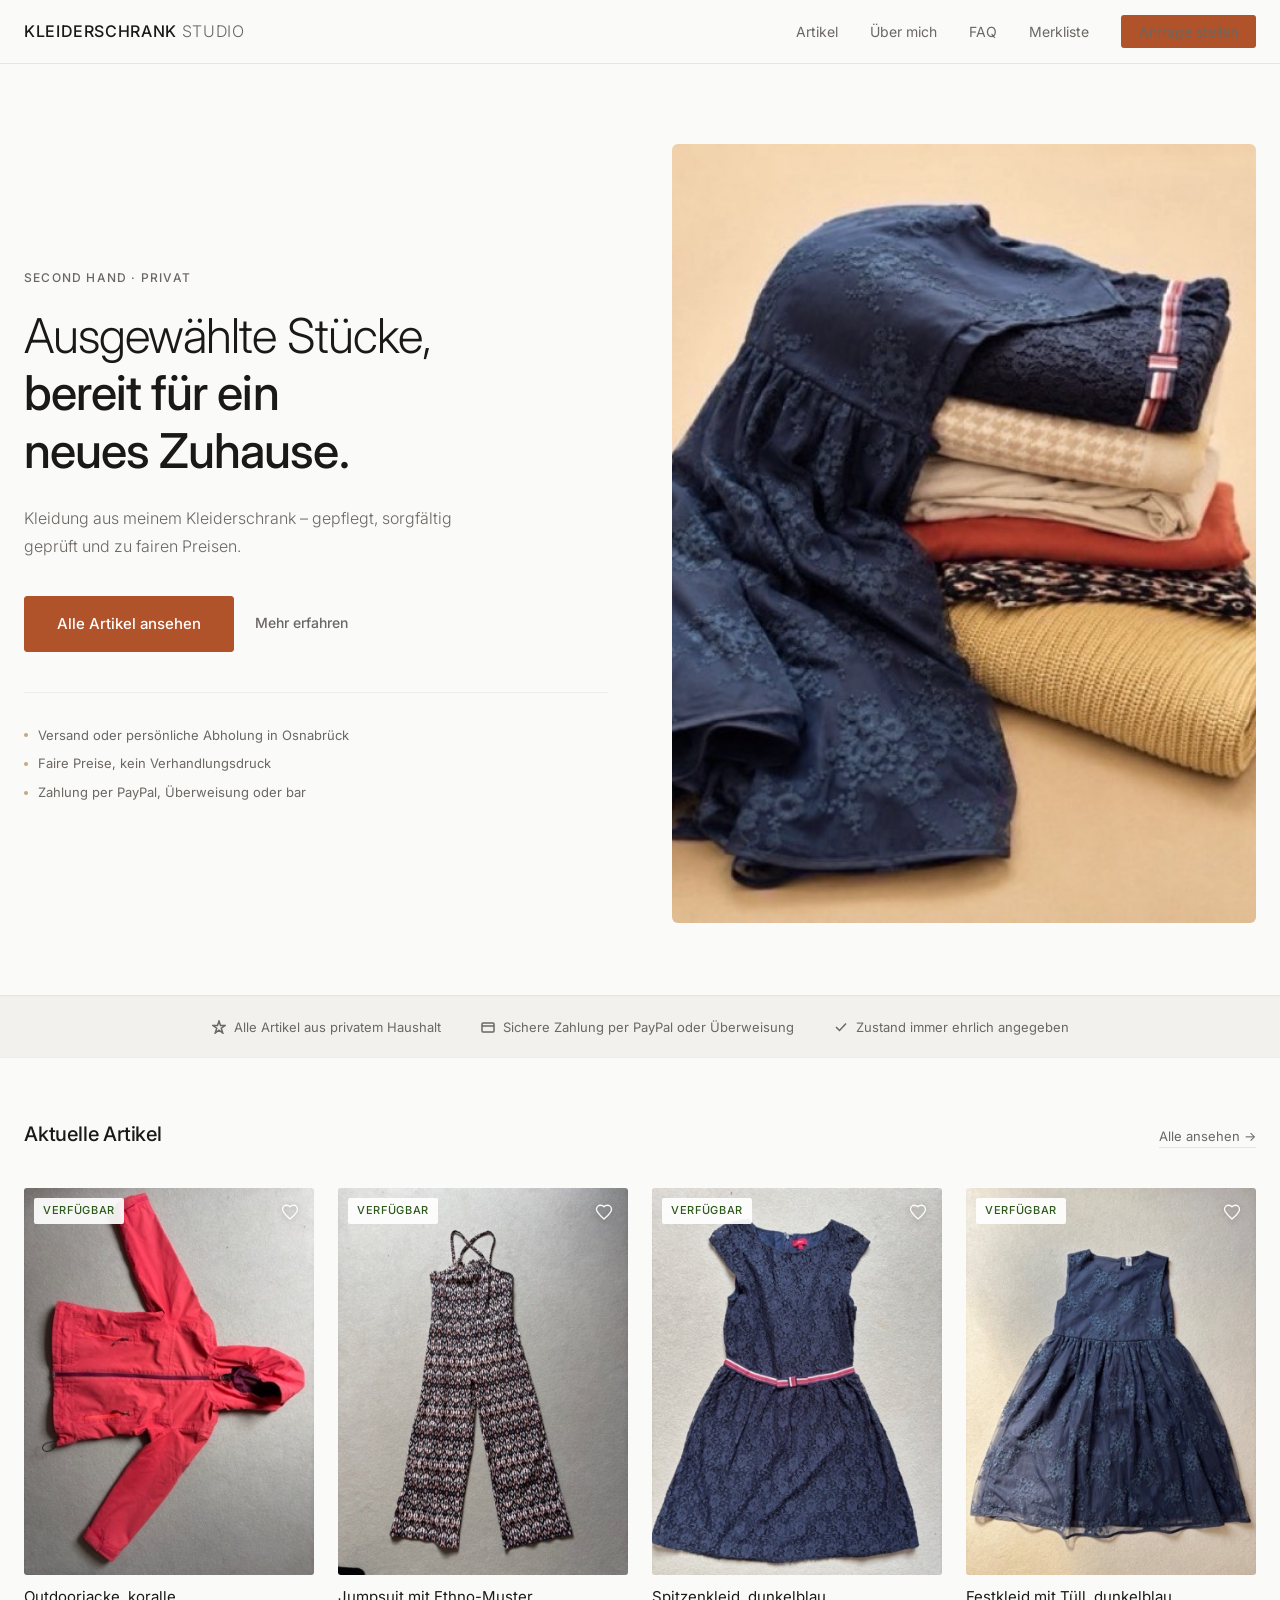
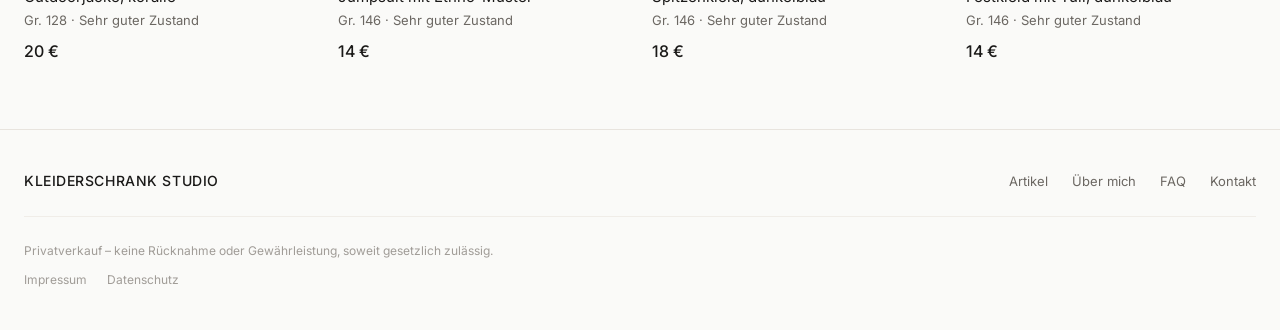
==== commit 623fc369: "Kategorie-Buttons von Startseite entfernt Co-Authored-By: Claude Sonnet 4.6 <noreply@anthropic.com>" ====
--- a/index.html
+++ b/index.html
@@ -116,28 +116,6 @@
       </div>
     </section>
 
-    <!-- Categories -->
-    <section class="section" style="background:var(--color-bg-secondary);padding:56px 0;">
-      <div class="container">
-        <div class="section-header">
-          <h2 class="section-title">Nach Kategorie suchen</h2>
-        </div>
-        <div style="display:grid;grid-template-columns:repeat(auto-fill,minmax(140px,1fr));gap:12px;">
-          <a href="catalog.html?kategorie=Kleidung" class="category-tile" style="display:flex;align-items:center;justify-content:center;padding:20px 16px;background:var(--color-bg-card);border:1px solid var(--color-border-light);border-radius:var(--radius-sm);text-align:center;text-decoration:none;transition:border-color 150ms ease;cursor:pointer;" onmouseover="this.style.borderColor='var(--color-text-muted)'" onmouseout="this.style.borderColor='var(--color-border-light)'">
-            <span style="font-size:0.875rem;font-weight:500;color:var(--color-text)">Kleidung</span>
-          </a>
-          <a href="catalog.html?kategorie=Schuhe" class="category-tile" style="display:flex;align-items:center;justify-content:center;padding:20px 16px;background:var(--color-bg-card);border:1px solid var(--color-border-light);border-radius:var(--radius-sm);text-align:center;text-decoration:none;transition:border-color 150ms ease;" onmouseover="this.style.borderColor='var(--color-text-muted)'" onmouseout="this.style.borderColor='var(--color-border-light)'">
-            <span style="font-size:0.875rem;font-weight:500;color:var(--color-text)">Schuhe</span>
-          </a>
-          <a href="catalog.html?kategorie=Taschen" class="category-tile" style="display:flex;align-items:center;justify-content:center;padding:20px 16px;background:var(--color-bg-card);border:1px solid var(--color-border-light);border-radius:var(--radius-sm);text-align:center;text-decoration:none;transition:border-color 150ms ease;" onmouseover="this.style.borderColor='var(--color-text-muted)'" onmouseout="this.style.borderColor='var(--color-border-light)'">
-            <span style="font-size:0.875rem;font-weight:500;color:var(--color-text)">Taschen</span>
-          </a>
-          <a href="catalog.html?kategorie=Accessoires" class="category-tile" style="display:flex;align-items:center;justify-content:center;padding:20px 16px;background:var(--color-bg-card);border:1px solid var(--color-border-light);border-radius:var(--radius-sm);text-align:center;text-decoration:none;transition:border-color 150ms ease;" onmouseover="this.style.borderColor='var(--color-text-muted)'" onmouseout="this.style.borderColor='var(--color-border-light)'">
-            <span style="font-size:0.875rem;font-weight:500;color:var(--color-text)">Accessoires</span>
-          </a>
-        </div>
-      </div>
-    </section>
   </main>
 
   <!-- Footer -->
